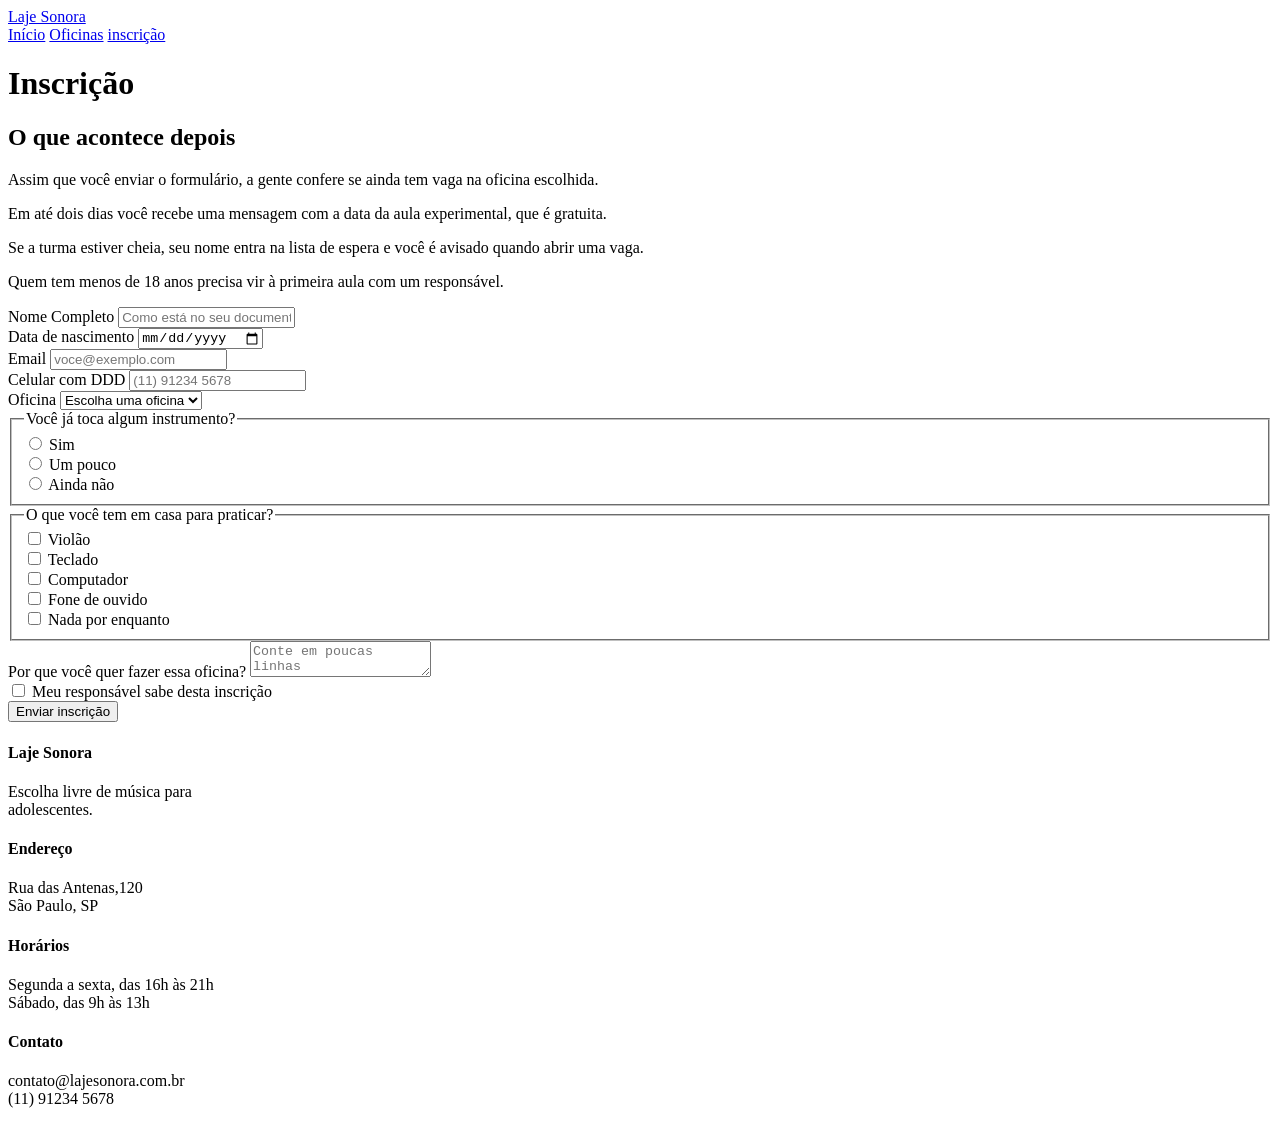
==== inscricao.html @ 2393b2c3 "Formulário de inscrição" ====
<!DOCTYPE html>
<html lang="pt-BR">
<head>
    <meta charset="UTF-8">
    <meta name="viewport" content="width=device-width, initial-scale=1.0">
    <title>Laje Sonora | Inscrição</title>
    <link rel="preconnect" href="https://fonts.googleapis.com">
    <link rel="preconnect" href="https://fonts.gstatic.com" crossorigin>
    <link href="https://fonts.googleapis.com/css2?family=Archivo:ital,wght@0,100..900;1,100..900&family=Big+Shoulders:opsz,wght@10..72,100..900&display=swap" rel="stylesheet">
    <link rel="stylesheet" href="inscricao.css">
</head>

<body>
<header class="conteudo topo">
    <a href="index.html">Laje Sonora</a>
 
    <nav class="menu">
        <a  href="index.html">Início</a>
        <a  href="oficinas.html">Oficinas</a>
        <a class="atual"  href="inscricao.css">inscrição</a>
    </nav>
</header>
<main class="conteudo"> 
    <h1 class="titulo-pagina">
        Inscrição
    </h1>
    <div class="inscricao">
        <section class="explicaao">
            <h2>O que acontece depois</h2>
            <p>
                Assim que você enviar o formulário, a gente confere se ainda tem vaga na oficina escolhida.
            </p>
            <p>
                Em até dois dias você recebe uma mensagem com a data da aula experimental, que é gratuita.
            </p>
            <p>
                Se a turma estiver cheia, seu nome entra na lista de espera e você é avisado quando abrir uma vaga.
            </p>
            <p class="aviso">Quem tem menos de 18 anos precisa vir à primeira aula com um responsável.</p>
        </section>
        <form action="#" method="post" class="formulario">
            <div class="linha">
                <div class="campo">
                    <label for="nome">Nome Completo</label>
                    <input 
                    type="text"
                    id="nome"
                    name="nome"
                    placeholder="Como está no seu documento"
                    required
                    >
                </div>
                    
                <div class="campo">
                    <label for="nascimento">Data de nascimento</label>
                    <input 
                    type="date"
                    id="nascimento obrigatório"
                    name="nascimento obtigatório"
                    placeholder="Como está no seu documento"
                    required
                    >
                </div>

            </div>
            <div class="linha">
                <div class="campo">
                    <label for="email">Email</label>
                    <input 
                    type="email"
                    id="email"
                    name="email"
                    placeholder="voce@exemplo.com"
                    required
                    >
                </div>
                 <div class="campo">
                    <label for="telefone">Celular com DDD</label>
                    <input 
                    type="tel"
                    id="telefone"
                    name="telefone"
                    placeholder="(11) 91234 5678"
                    required
                    >
                </div>
                
            </div>
            <div class="campo">
                <label for="oficina">Oficina</label>
                <select name="oficina" id="oficina" required>
                    <option value="">Escolha uma oficina</option>
                    <option value="violao">Violão do zero</option>
                    <option value="beats">Produção de beats</option>
                    <option value="canto">Canto em grupo</option>
                    <option value="teclado">Teclado e harmonia</option>
                    <option value="bateria">Bateria e percussão</option>
                    <option value="gravacao">Gravação no celular</option>
                
                </select>
            </div>
           
            <fieldset class="grupo">
    <legend>Você já toca algum instrumento?</legend>

    <div class="opcoes">
        <div class="opcao">
            <input type="radio" id="tocaSim" name="toca" value="sim">
            <label for="tocaSim">Sim</label>
        </div>

        <div class="opcao">
            <input type="radio" id="tocaPouco" name="toca" value="pouco">
            <label for="tocaPouco">Um pouco</label>
        </div>

        <div class="opcao">
            <input type="radio" id="tocaNao" name="toca" value="nao">
            <label for="tocaNao">Ainda não</label>
        </div>
    </div>
           </fieldset>
 
         <fieldset class="grupo">
            <legend>O que você tem em casa para praticar?</legend>

     <div class="opcoes">
        <div class="opcao">
            <input type="checkbox" id="temViolao" name="tem" value="violao">
            <label for="temViolao">Violão</label>
        </div>

        <div class="opcao">
            <input type="checkbox" id="temTeclado" name="tem" value="teclado">
            <label for="temTeclado">Teclado</label>
        </div>

        <div class="opcao">
            <input type="checkbox" id="temComputador" name="tem" value="computador">
            <label for="temComputador">Computador</label>
        </div>

        <div class="opcao">
            <input type="checkbox" id="temFone" name="tem" value="fone">
            <label for="temFone">Fone de ouvido</label>
        </div>

        <div class="opcao">
            <input type="checkbox" id="temNada" name="tem" value="nada">
            <label for="temNada">Nada por enquanto</label>
        </div>
    </div>
</fieldset>

        <div class="campo">
          <label for="motivo">Por que você quer fazer essa oficina?</label>
           <textarea
             id="motivo"
            name="motivo"
            placeholder="Conte em poucas linhas"
          ></textarea>
         </div>

         <div class="opcao">
            <input
            type="checkbox"
            id="responsavel"
            name="responsavel"
            required
         >
        <label for="responsavel">
         Meu responsável sabe desta inscrição
        </label>
     </div>

        <div>
         <button class="botao" type="submit">
           Enviar inscrição
         </button>
        
        </div>
        
        </form>
    </div>
</main>
<footer class="rodape">
    <div class="conteudo rodape-colunas"></div>
    <div class="rodape-coluna">
        <h4>
            Laje Sonora
        </h4>
        <p>Escolha livre de música para <br> adolescentes.</p>
    </div>
     <div class="conteudo rodape-colunas"></div>
    <div class="rodape-coluna">
        <h4>
            Endereço
        </h4>
        <p>Rua das Antenas,120 <br> São Paulo, SP </p>
    </div>
     <div class="conteudo rodape-colunas"></div>
    <div class="rodape-coluna">
        <h4>
         Horários
        </h4>
        <p>Segunda a sexta, das 16h às 21h <br> Sábado, das 9h às 13h </p>
    </div>
    <div class="conteudo rodape-colunas"></div>
    <div class="rodape-coluna">
        <h4>
        Contato
        </h4>
        <p>contato@lajesonora.com.br <br> (11) 91234 5678</p>
    </div>
</footer>
    
</body>
</html>
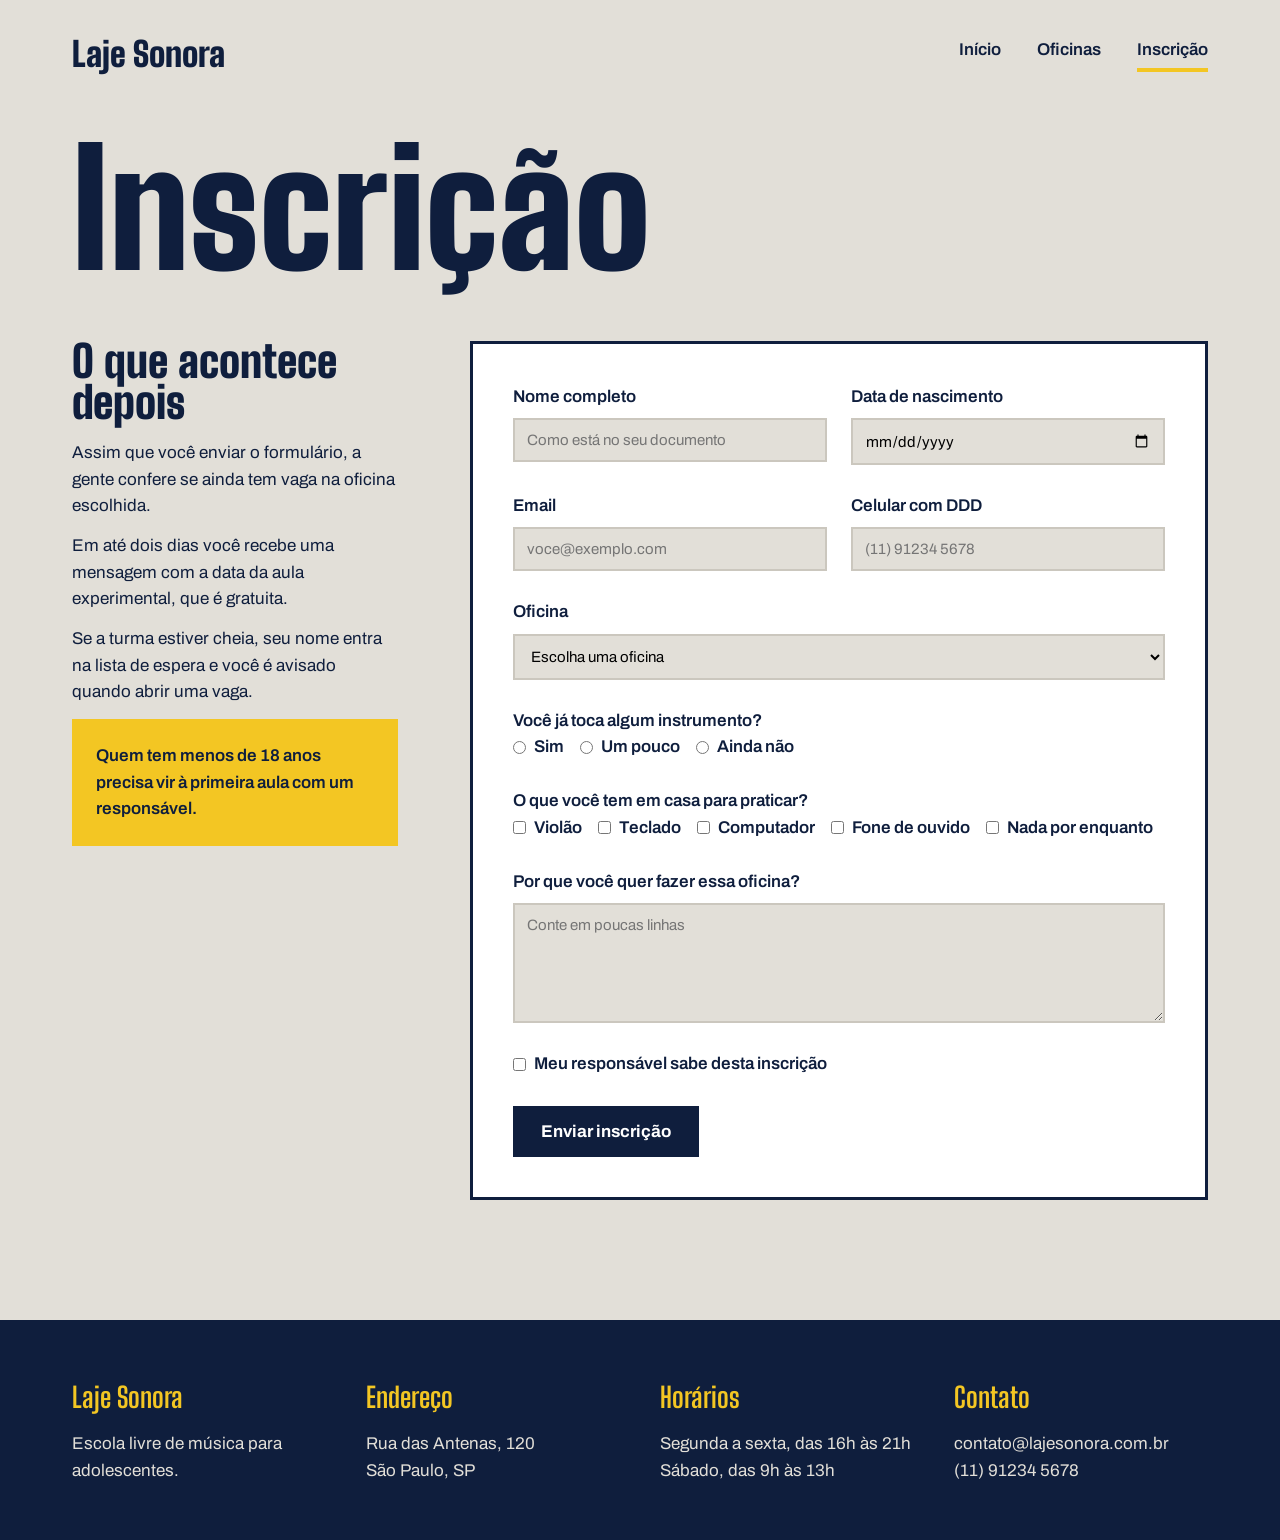
==== commit df754eb4: "Correção de erros no HTML e CSS da oficina e inscrição" ====
--- a/inscricao.html
+++ b/inscricao.html
@@ -6,213 +6,146 @@
     <title>Laje Sonora | Inscrição</title>
     <link rel="preconnect" href="https://fonts.googleapis.com">
     <link rel="preconnect" href="https://fonts.gstatic.com" crossorigin>
-    <link href="https://fonts.googleapis.com/css2?family=Archivo:ital,wght@0,100..900;1,100..900&family=Big+Shoulders:opsz,wght@10..72,100..900&display=swap" rel="stylesheet">
+    <link href="https://fonts.googleapis.com/css2?family=Archivo:ital,wght@0,100..900;1,100..900&family=Big+Shoulders+Display:wght@100..900&display=swap" rel="stylesheet">
     <link rel="stylesheet" href="inscricao.css">
 </head>
+<body>
+    <header class="conteudo topo">
+        <a href="index.html" class="logo">Laje Sonora</a>
+        <nav class="menu">
+            <a href="index.html">Início</a>
+            <a href="oficinas.html">Oficinas</a>
+            <a href="inscricao.html" class="atual">Inscrição</a>
+        </nav>
+    </header>
 
-<body>
-<header class="conteudo topo">
-    <a href="index.html">Laje Sonora</a>
- 
-    <nav class="menu">
-        <a  href="index.html">Início</a>
-        <a  href="oficinas.html">Oficinas</a>
-        <a class="atual"  href="inscricao.css">inscrição</a>
-    </nav>
-</header>
-<main class="conteudo"> 
-    <h1 class="titulo-pagina">
-        Inscrição
-    </h1>
-    <div class="inscricao">
-        <section class="explicaao">
-            <h2>O que acontece depois</h2>
-            <p>
-                Assim que você enviar o formulário, a gente confere se ainda tem vaga na oficina escolhida.
-            </p>
-            <p>
-                Em até dois dias você recebe uma mensagem com a data da aula experimental, que é gratuita.
-            </p>
-            <p>
-                Se a turma estiver cheia, seu nome entra na lista de espera e você é avisado quando abrir uma vaga.
-            </p>
-            <p class="aviso">Quem tem menos de 18 anos precisa vir à primeira aula com um responsável.</p>
-        </section>
-        <form action="#" method="post" class="formulario">
-            <div class="linha">
-                <div class="campo">
-                    <label for="nome">Nome Completo</label>
-                    <input 
-                    type="text"
-                    id="nome"
-                    name="nome"
-                    placeholder="Como está no seu documento"
-                    required
-                    >
-                </div>
-                    
-                <div class="campo">
-                    <label for="nascimento">Data de nascimento</label>
-                    <input 
-                    type="date"
-                    id="nascimento obrigatório"
-                    name="nascimento obtigatório"
-                    placeholder="Como está no seu documento"
-                    required
-                    >
+    <main class="conteudo">
+        <h1 class="titulo-pagina">Inscrição</h1>
+        <div class="inscricao">
+            <section class="explicacao">
+                <h2>O que acontece depois</h2>
+                <p>Assim que você enviar o formulário, a gente confere se ainda tem vaga na oficina escolhida.</p>
+                <p>Em até dois dias você recebe uma mensagem com a data da aula experimental, que é gratuita.</p>
+                <p>Se a turma estiver cheia, seu nome entra na lista de espera e você é avisado quando abrir uma vaga.</p>
+                <p class="aviso">Quem tem menos de 18 anos precisa vir à primeira aula com um responsável.</p>
+            </section>
+
+            <form class="formulario" action="#" method="post">
+                <div class="linha">
+                    <div class="campo">
+                        <label for="nome">Nome completo</label>
+                        <input type="text" id="nome" name="nome" placeholder="Como está no seu documento" required>
+                    </div>
+                    <div class="campo">
+                        <label for="nascimento">Data de nascimento</label>
+                        <input type="date" id="nascimento" name="nascimento" required>
+                    </div>
                 </div>
 
+                <div class="linha">
+                    <div class="campo">
+                        <label for="email">Email</label>
+                        <input type="email" id="email" name="email" placeholder="voce@exemplo.com" required>
+                    </div>
+                    <div class="campo">
+                        <label for="telefone">Celular com DDD</label>
+                        <input type="tel" id="telefone" name="telefone" placeholder="(11) 91234 5678" required>
+                    </div>
+                </div>
+
+                <div class="campo">
+                    <label for="oficina">Oficina</label>
+                    <select id="oficina" name="oficina" required>
+                        <option value="">Escolha uma oficina</option>
+                        <option value="violao">Violão do zero</option>
+                        <option value="beats">Produção de beats</option>
+                        <option value="canto">Canto em grupo</option>
+                        <option value="teclado">Teclado e harmonia</option>
+                        <option value="bateria">Bateria e percussão</option>
+                        <option value="gravacao">Gravação no celular</option>
+                    </select>
+                </div>
+
+                <fieldset class="grupo">
+                    <legend>Você já toca algum instrumento?</legend>
+                    <div class="opcoes">
+                        <div class="opcao">
+                            <input type="radio" id="tocaSim" name="toca" value="sim">
+                            <label for="tocaSim">Sim</label>
+                        </div>
+                        <div class="opcao">
+                            <input type="radio" id="tocaPouco" name="toca" value="pouco">
+                            <label for="tocaPouco">Um pouco</label>
+                        </div>
+                        <div class="opcao">
+                            <input type="radio" id="tocaNao" name="toca" value="nao">
+                            <label for="tocaNao">Ainda não</label>
+                        </div>
+                    </div>
+                </fieldset>
+
+                <fieldset class="grupo">
+                    <legend>O que você tem em casa para praticar?</legend>
+                    <div class="opcoes">
+                        <div class="opcao">
+                            <input type="checkbox" id="temViolao" name="tem" value="violao">
+                            <label for="temViolao">Violão</label>
+                        </div>
+                        <div class="opcao">
+                            <input type="checkbox" id="temTeclado" name="tem" value="teclado">
+                            <label for="temTeclado">Teclado</label>
+                        </div>
+                        <div class="opcao">
+                            <input type="checkbox" id="temComputador" name="tem" value="computador">
+                            <label for="temComputador">Computador</label>
+                        </div>
+                        <div class="opcao">
+                            <input type="checkbox" id="temFone" name="tem" value="fone">
+                            <label for="temFone">Fone de ouvido</label>
+                        </div>
+                        <div class="opcao">
+                            <input type="checkbox" id="temNada" name="tem" value="nada">
+                            <label for="temNada">Nada por enquanto</label>
+                        </div>
+                    </div>
+                </fieldset>
+
+                <div class="campo">
+                    <label for="motivo">Por que você quer fazer essa oficina?</label>
+                    <textarea id="motivo" name="motivo" placeholder="Conte em poucas linhas"></textarea>
+                </div>
+
+                <div class="opcao">
+                    <input type="checkbox" id="responsavel" name="responsavel" required>
+                    <label for="responsavel">Meu responsável sabe desta inscrição</label>
+                </div>
+
+                <div>
+                    <button class="botao" type="submit">Enviar inscrição</button>
+                </div>
+            </form>
+        </div>
+    </main>
+
+    <footer class="rodape">
+        <div class="conteudo rodape-colunas">
+            <div class="rodape-coluna">
+                <h4>Laje Sonora</h4>
+                <p>Escola livre de música para adolescentes.</p>
             </div>
-            <div class="linha">
-                <div class="campo">
-                    <label for="email">Email</label>
-                    <input 
-                    type="email"
-                    id="email"
-                    name="email"
-                    placeholder="voce@exemplo.com"
-                    required
-                    >
-                </div>
-                 <div class="campo">
-                    <label for="telefone">Celular com DDD</label>
-                    <input 
-                    type="tel"
-                    id="telefone"
-                    name="telefone"
-                    placeholder="(11) 91234 5678"
-                    required
-                    >
-                </div>
-                
+            <div class="rodape-coluna">
+                <h4>Endereço</h4>
+                <p>Rua das Antenas, 120<br>São Paulo, SP</p>
             </div>
-            <div class="campo">
-                <label for="oficina">Oficina</label>
-                <select name="oficina" id="oficina" required>
-                    <option value="">Escolha uma oficina</option>
-                    <option value="violao">Violão do zero</option>
-                    <option value="beats">Produção de beats</option>
-                    <option value="canto">Canto em grupo</option>
-                    <option value="teclado">Teclado e harmonia</option>
-                    <option value="bateria">Bateria e percussão</option>
-                    <option value="gravacao">Gravação no celular</option>
-                
-                </select>
+            <div class="rodape-coluna">
+                <h4>Horários</h4>
+                <p>Segunda a sexta, das 16h às 21h<br>Sábado, das 9h às 13h</p>
             </div>
-           
-            <fieldset class="grupo">
-    <legend>Você já toca algum instrumento?</legend>
-
-    <div class="opcoes">
-        <div class="opcao">
-            <input type="radio" id="tocaSim" name="toca" value="sim">
-            <label for="tocaSim">Sim</label>
+            <div class="rodape-coluna">
+                <h4>Contato</h4>
+                <p>contato@lajesonora.com.br<br>(11) 91234 5678</p>
+            </div>
         </div>
-
-        <div class="opcao">
-            <input type="radio" id="tocaPouco" name="toca" value="pouco">
-            <label for="tocaPouco">Um pouco</label>
-        </div>
-
-        <div class="opcao">
-            <input type="radio" id="tocaNao" name="toca" value="nao">
-            <label for="tocaNao">Ainda não</label>
-        </div>
-    </div>
-           </fieldset>
- 
-         <fieldset class="grupo">
-            <legend>O que você tem em casa para praticar?</legend>
-
-     <div class="opcoes">
-        <div class="opcao">
-            <input type="checkbox" id="temViolao" name="tem" value="violao">
-            <label for="temViolao">Violão</label>
-        </div>
-
-        <div class="opcao">
-            <input type="checkbox" id="temTeclado" name="tem" value="teclado">
-            <label for="temTeclado">Teclado</label>
-        </div>
-
-        <div class="opcao">
-            <input type="checkbox" id="temComputador" name="tem" value="computador">
-            <label for="temComputador">Computador</label>
-        </div>
-
-        <div class="opcao">
-            <input type="checkbox" id="temFone" name="tem" value="fone">
-            <label for="temFone">Fone de ouvido</label>
-        </div>
-
-        <div class="opcao">
-            <input type="checkbox" id="temNada" name="tem" value="nada">
-            <label for="temNada">Nada por enquanto</label>
-        </div>
-    </div>
-</fieldset>
-
-        <div class="campo">
-          <label for="motivo">Por que você quer fazer essa oficina?</label>
-           <textarea
-             id="motivo"
-            name="motivo"
-            placeholder="Conte em poucas linhas"
-          ></textarea>
-         </div>
-
-         <div class="opcao">
-            <input
-            type="checkbox"
-            id="responsavel"
-            name="responsavel"
-            required
-         >
-        <label for="responsavel">
-         Meu responsável sabe desta inscrição
-        </label>
-     </div>
-
-        <div>
-         <button class="botao" type="submit">
-           Enviar inscrição
-         </button>
-        
-        </div>
-        
-        </form>
-    </div>
-</main>
-<footer class="rodape">
-    <div class="conteudo rodape-colunas"></div>
-    <div class="rodape-coluna">
-        <h4>
-            Laje Sonora
-        </h4>
-        <p>Escolha livre de música para <br> adolescentes.</p>
-    </div>
-     <div class="conteudo rodape-colunas"></div>
-    <div class="rodape-coluna">
-        <h4>
-            Endereço
-        </h4>
-        <p>Rua das Antenas,120 <br> São Paulo, SP </p>
-    </div>
-     <div class="conteudo rodape-colunas"></div>
-    <div class="rodape-coluna">
-        <h4>
-         Horários
-        </h4>
-        <p>Segunda a sexta, das 16h às 21h <br> Sábado, das 9h às 13h </p>
-    </div>
-    <div class="conteudo rodape-colunas"></div>
-    <div class="rodape-coluna">
-        <h4>
-        Contato
-        </h4>
-        <p>contato@lajesonora.com.br <br> (11) 91234 5678</p>
-    </div>
-</footer>
-    
+    </footer>
 </body>
 </html>
--- a/inscricao.css
+++ b/inscricao.css
@@ -0,0 +1,230 @@
+* {
+    margin: 0;
+    padding: 0;
+    box-sizing: border-box;
+}
+
+:root {
+    --concreto: #E2DFD8;
+    --concreto-escuro: #CBC7BE;
+    --tinta: #0F1E3D;
+    --caixa-dagua: #1F5FBF;
+    --fita: #F3C623;
+    --branco: #FFFFFF;
+    
+    --fonte-cartaz: "Big Shoulders Display", "Arial Narrow", sans-serif;
+    --fonte-texto: "Archivo", Arial, sans-serif;
+}
+
+body {
+    background-color: var(--concreto);
+    color: var(--tinta);
+    font-family: var(--fonte-texto);
+    font-size: 17px;
+    line-height: 1.55;
+}
+
+a {
+    color: inherit;
+}
+
+h1, h2, h3 {
+    font-family: var(--fonte-cartaz);
+    font-weight: 900;
+    line-height: 0.95;
+}
+
+.conteudo {
+    max-width: 1200px;
+    margin-inline: auto;
+    padding-inline: 32px;
+}
+
+.topo {
+    padding-block: 28px;
+    display: flex;
+    justify-content: space-between;
+    align-items: center;
+}
+
+.logo {
+    font-family: var(--fonte-cartaz);
+    font-size: 34px;
+    font-weight: 900;
+    text-decoration: none;
+}
+
+.menu {
+    display: flex;
+    gap: 36px;
+}
+
+.menu a {
+    font-weight: 600;
+    text-decoration: none;
+    padding-bottom: 4px;
+    border-bottom: 4px solid transparent;
+}
+
+.menu a:hover {
+    border-bottom-color: var(--tinta);
+}
+
+.menu a.atual {
+    border-bottom-color: var(--fita);
+}
+
+.rodape {
+    margin-top: 120px;
+    background-color: var(--tinta);
+    color: var(--concreto);
+    padding-block: 56px;
+}
+
+.rodape-colunas {
+    display: flex;
+    justify-content: space-between;
+    gap: 40px;
+}
+
+.rodape-coluna {
+    flex: 1;
+}
+
+.rodape h4 {
+    font-family: var(--fonte-cartaz);
+    font-size: 28px;
+    color: var(--fita);
+    margin-bottom: 12px;
+}
+
+.titulo-pagina {
+    font-size: 160px;
+    margin-top: 24px;
+}
+
+.botao {
+    display: inline-block;
+    background-color: var(--tinta);
+    color: var(--branco);
+    font-weight: 700;
+    text-decoration: none;
+    padding: 16px 28px;
+    border: none;
+    font-family: var(--fonte-texto);
+    font-size: 17px;
+    cursor: pointer;
+}
+
+.botao:hover {
+    background-color: var(--caixa-dagua);
+}
+
+.inscricao {
+    margin-top: 56px;
+    display: flex;
+    gap: 72px;
+}
+
+.explicacao {
+    flex: 1;
+}
+
+.explicacao h2 {
+    font-size: 44px;
+    margin-bottom: 16px;
+}
+
+.explicacao p + p {
+    margin-top: 14px;
+}
+
+.aviso {
+    margin-top: 32px;
+    padding: 24px;
+    background-color: var(--fita);
+    font-weight: 600;
+}
+
+.formulario {
+    background-color: var(--branco);
+    border: 3px solid var(--tinta);
+    padding: 40px;
+    flex: 2;
+    display: flex;
+    flex-direction: column;
+    gap: 28px;
+}
+
+.linha {
+    display: flex;
+    gap: 24px;
+}
+
+.campo {
+    flex: 1;
+    display: flex;
+    flex-direction: column;
+    gap: 8px;
+}
+
+.grupo {
+    display: flex;
+    flex-direction: column;
+    gap: 12px;
+    border: 0;
+    margin: 0;
+    padding: 0;
+}
+
+.opcoes {
+    display: flex;
+    flex-wrap: wrap;
+    gap: 16px;
+}
+
+.opcao {
+    display: flex;
+    align-items: center;
+    gap: 8px;
+}
+
+.campo input,
+.campo select,
+.campo textarea {
+    width: 100%;
+    padding: 12px;
+    border: 2px solid var(--concreto-escuro);
+    background-color: var(--concreto);
+    font-family: var(--fonte-texto);
+    font-size: 15px;
+}
+
+.campo input:focus,
+.campo select:focus,
+.campo textarea:focus {
+    border-color: var(--tinta);
+    outline: none;
+}
+
+.campo textarea {
+    height: 120px;
+    resize: vertical;
+}
+
+label,
+legend {
+    font-weight: 600;
+}
+
+@media (max-width: 800px) {
+    .inscricao,
+    .linha,
+    .rodape-colunas {
+        flex-direction: column;
+    }
+
+    .titulo-pagina {
+        font-size: 96px;
+    }
+}
